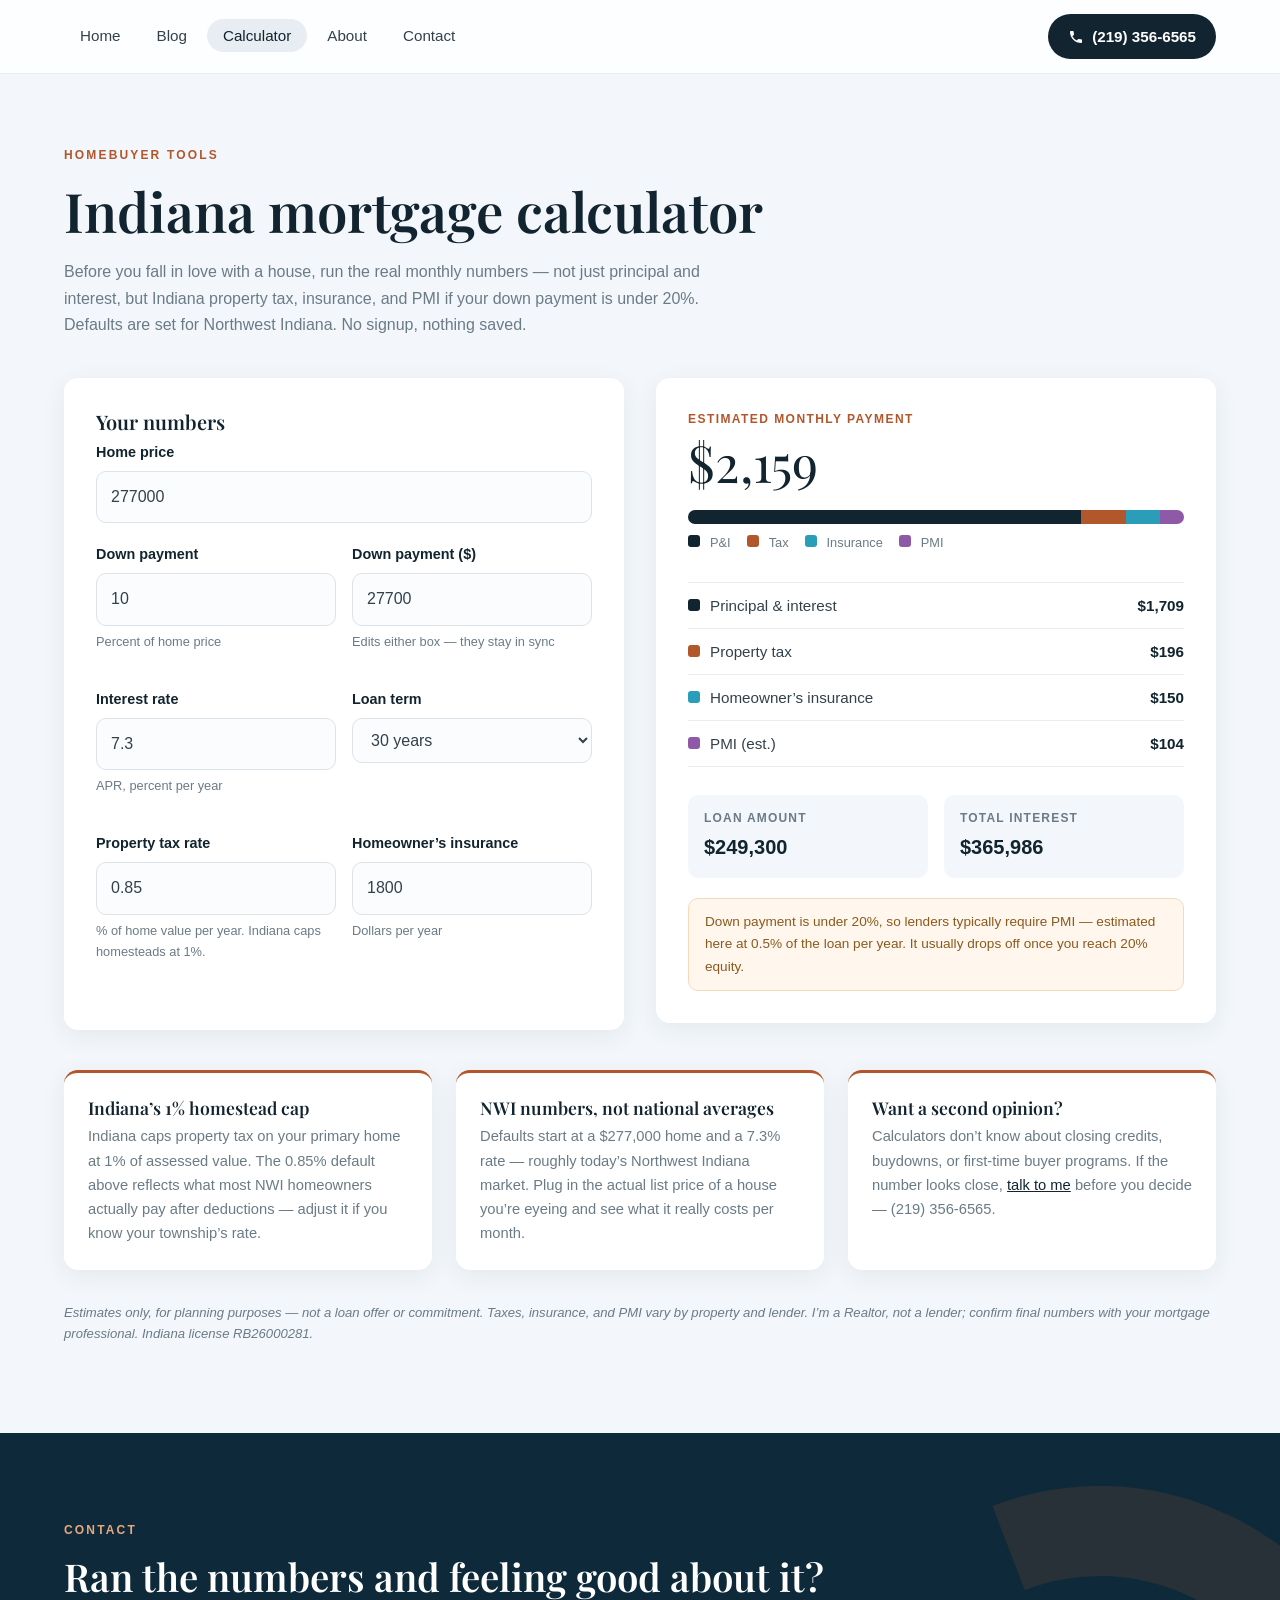
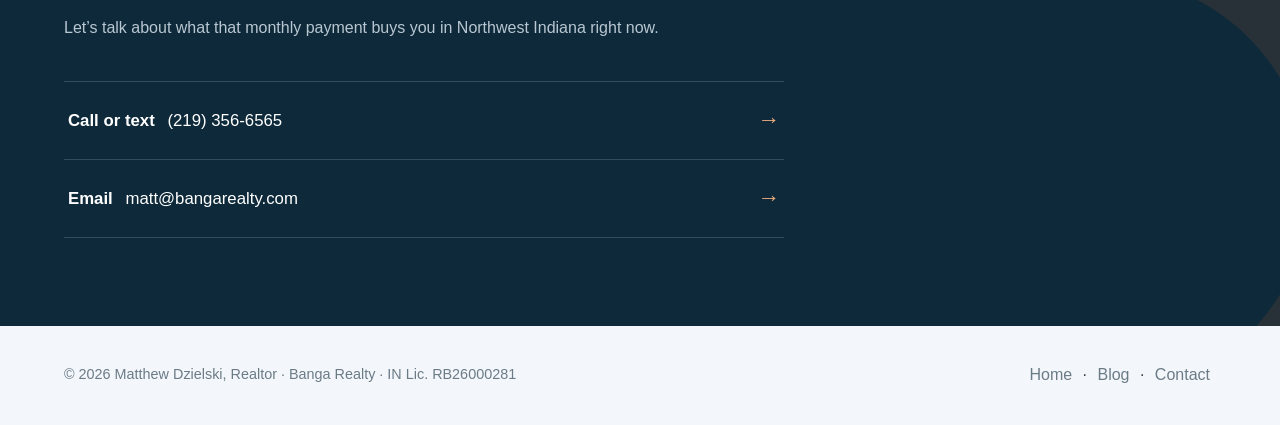
==== calculator.html @ 7d84c661 "Add Indiana mortgage calculator page (NWI defaults); link it in nav; add to sitemap" ====
<!DOCTYPE html>
<html lang="en-US">
<head>
  <meta charset="utf-8">
  <meta name="viewport" content="width=device-width, initial-scale=1">
  <meta name="theme-color" content="#243B5C">
  <title>Indiana Mortgage Calculator | Matt Dzielski, Northwest Indiana Realtor</title>
  <meta name="description" content="Free Indiana mortgage calculator with Northwest Indiana defaults — monthly payment with principal & interest, Indiana property tax (1% homestead cap), insurance, and PMI. By Matt Dzielski, Realtor with Banga Realty.">
  <link rel="canonical" href="https://matthew-dzielski.github.io/matthew-dzielski-blog/calculator.html">
  <link rel="icon" href="data:image/svg+xml,%3Csvg xmlns='http://www.w3.org/2000/svg' viewBox='0 0 64 64'%3E%3Crect width='64' height='64' rx='14' fill='%23243B5C'/%3E%3Cpath d='M32 13 13 29h7v19h9V35h6v13h9V29h7z' fill='%23ffffff'/%3E%3C/svg%3E">
  <meta property="og:type" content="website">
  <meta property="og:site_name" content="Matthew Dzielski | Northwest Indiana Realtor">
  <meta property="og:title" content="Indiana Mortgage Calculator | Matt Dzielski, Northwest Indiana Realtor">
  <meta property="og:description" content="Run the real monthly numbers on a Northwest Indiana home — P&I, Indiana property tax, insurance, and PMI. Free, no signup.">
  <meta property="og:url" content="https://matthew-dzielski.github.io/matthew-dzielski-blog/calculator.html">
  <meta name="twitter:card" content="summary">
  <meta name="twitter:title" content="Indiana Mortgage Calculator | Matt Dzielski, Northwest Indiana Realtor">
  <meta name="twitter:description" content="Run the real monthly numbers on a Northwest Indiana home — P&I, Indiana property tax, insurance, and PMI. Free, no signup.">
  <script type="application/ld+json">
  {
    "@context": "https://schema.org",
    "@type": "WebPage",
    "name": "Indiana Mortgage Calculator",
    "description": "Free Indiana mortgage calculator with Northwest Indiana defaults — monthly payment with principal & interest, Indiana property tax, insurance, and PMI.",
    "url": "https://matthew-dzielski.github.io/matthew-dzielski-blog/calculator.html",
    "inLanguage": "en-US",
    "author": {
      "@type": "RealEstateAgent",
      "name": "Matthew Dzielski, Realtor",
      "identifier": "Indiana Real Estate License RB26000281",
      "telephone": "+1-219-356-6565",
      "email": "matt@bangarealty.com",
      "brand": { "@type": "Brand", "name": "Banga Realty" },
      "areaServed": "Northwest Indiana, USA"
    }
  }
  </script>
  <link rel="preconnect" href="https://fonts.googleapis.com">
  <link rel="preconnect" href="https://fonts.gstatic.com" crossorigin>
  <link href="https://fonts.googleapis.com/css2?family=Playfair+Display:ital,wght@0,400;0,600;0,700;1,400&display=swap" rel="stylesheet">
  <link rel="stylesheet" href="styles.css">
  <style>
    .calc-grid {
      display: grid;
      grid-template-columns: 1fr 1fr;
      gap: 32px;
      align-items: start;
      margin-top: 2.5rem;
    }
    .calc-card {
      background: #fff;
      border-radius: var(--radius);
      box-shadow: 0 6px 24px rgba(18, 36, 47, 0.07);
      padding: 32px;
    }
    .calc-card h3 { margin-top: 0; }
    .field { margin-bottom: 1.25rem; }
    .field label {
      display: block;
      font-weight: 600;
      font-size: 0.9rem;
      color: var(--navy);
      margin-bottom: 0.4rem;
    }
    .field .hint {
      font-size: 0.8rem;
      color: var(--muted);
      margin-top: 0.3rem;
      font-weight: 400;
    }
    .field input[type="number"],
    .field select {
      width: 100%;
      font: inherit;
      padding: 12px 14px;
      border: 1px solid #DCE4EA;
      border-radius: 10px;
      color: var(--text);
      background: #FAFCFE;
    }
    .field input[type="number"]:focus,
    .field select:focus {
      outline: 2px solid var(--copper);
      border-color: var(--copper);
    }
    .input-row { display: grid; grid-template-columns: 1fr 1fr; gap: 16px; }
    .result-total {
      font-family: var(--serif);
      font-size: clamp(2.4rem, 4vw, 3.2rem);
      color: var(--navy);
      margin: 0.25rem 0 0.25rem;
      line-height: 1.1;
    }
    .result-label {
      text-transform: uppercase;
      letter-spacing: 0.12em;
      font-size: 0.75rem;
      font-weight: 700;
      color: var(--copper);
      margin: 0;
    }
    .breakdown { margin-top: 1.75rem; }
    .breakdown-row {
      display: flex;
      justify-content: space-between;
      align-items: center;
      padding: 10px 0;
      border-top: 1px solid #E7EDF2;
      font-size: 0.95rem;
    }
    .breakdown-row:last-child { border-bottom: 1px solid #E7EDF2; }
    .breakdown-row .amt { font-weight: 700; color: var(--navy); }
    .swatch {
      display: inline-block;
      width: 12px; height: 12px;
      border-radius: 3px;
      margin-right: 10px;
      vertical-align: baseline;
    }
    .bar {
      display: flex;
      height: 14px;
      border-radius: 999px;
      overflow: hidden;
      margin: 1.25rem 0 0.5rem;
      background: #EDF1F5;
    }
    .bar span { display: block; height: 100%; }
    .bar-legend {
      display: flex;
      flex-wrap: wrap;
      gap: 4px 16px;
      font-size: 0.8rem;
      color: var(--muted);
    }
    .stat-grid {
      display: grid;
      grid-template-columns: 1fr 1fr;
      gap: 16px;
      margin-top: 1.75rem;
    }
    .stat {
      background: #F3F7FB;
      border-radius: 10px;
      padding: 14px 16px;
    }
    .stat .k { font-size: 0.75rem; text-transform: uppercase; letter-spacing: 0.1em; color: var(--muted); font-weight: 700; }
    .stat .v { font-size: 1.25rem; font-weight: 700; color: var(--navy); margin-top: 2px; }
    .pmi-note {
      background: #FFF7ED;
      border: 1px solid #F5D9B8;
      border-radius: 10px;
      padding: 12px 16px;
      font-size: 0.85rem;
      color: #8A5A1E;
      margin-top: 1.25rem;
    }
    .in-notes {
      display: grid;
      grid-template-columns: repeat(3, 1fr);
      gap: 24px;
      margin-top: 2.5rem;
    }
    .in-note {
      background: #fff;
      border-radius: var(--radius);
      padding: 24px;
      box-shadow: 0 6px 24px rgba(18, 36, 47, 0.07);
      border-top: 3px solid var(--copper);
    }
    .in-note h3 { margin-top: 0; font-size: 1.1rem; }
    .in-note p { font-size: 0.92rem; color: var(--muted); margin-bottom: 0; }
    .disclaimer { font-size: 0.82rem; color: var(--muted); font-style: italic; margin-top: 2rem; }
    @media (max-width: 960px) {
      .calc-grid { grid-template-columns: 1fr; }
      .in-notes { grid-template-columns: 1fr; max-width: 560px; margin-left: auto; margin-right: auto; }
    }
  </style>
</head>
<body>

  <header class="site-header">
    <nav class="nav container" aria-label="Primary">
      <ul class="nav-links">
        <li><a href="index.html" class="nav-link">Home</a></li>
        <li><a href="index.html#blog" class="nav-link">Blog</a></li>
        <li><a href="calculator.html" class="nav-link active">Calculator</a></li>
        <li><a href="index.html#about" class="nav-link">About</a></li>
        <li><a href="index.html#contact" class="nav-link">Contact</a></li>
      </ul>
      <a class="phone-btn" href="tel:12193566565" aria-label="Call Matt at (219) 356-6565">
        <svg class="phone-icon" viewBox="0 0 24 24" width="16" height="16" aria-hidden="true" fill="currentColor"><path d="M6.62 10.79a15.05 15.05 0 006.59 6.59l2.2-2.2a1 1 0 011.02-.24 11.4 11.4 0 003.57.57 1 1 0 011 1V20a1 1 0 01-1 1A17 17 0 013 4a1 1 0 011-1h3.5a1 1 0 011 1c0 1.25.2 2.45.57 3.57a1 1 0 01-.25 1.02l-2.2 2.2z"/></svg>
        (219) 356-6565
      </a>
    </nav>
  </header>

  <main>
    <section class="container" style="padding-top:72px; padding-bottom:72px;">
      <p class="eyebrow">Homebuyer tools</p>
      <h1>Indiana mortgage calculator</h1>
      <p class="section-intro" style="margin-left:0; margin-bottom:0;">Before you fall in love with a house, run the real monthly numbers — not just principal and interest, but Indiana property tax, insurance, and PMI if your down payment is under 20%. Defaults are set for Northwest Indiana. No signup, nothing saved.</p>

      <div class="calc-grid">
        <div class="calc-card" aria-label="Calculator inputs">
          <h3>Your numbers</h3>
          <div class="field">
            <label for="in-price">Home price</label>
            <input type="number" id="in-price" value="277000" min="10000" step="1000" inputmode="numeric">
          </div>
          <div class="input-row">
            <div class="field">
              <label for="in-downpct">Down payment</label>
              <input type="number" id="in-downpct" value="10" min="0" max="100" step="0.5" inputmode="decimal">
              <p class="hint">Percent of home price</p>
            </div>
            <div class="field">
              <label for="in-downamt">Down payment ($)</label>
              <input type="number" id="in-downamt" value="27700" min="0" step="500" inputmode="numeric">
              <p class="hint">Edits either box — they stay in sync</p>
            </div>
          </div>
          <div class="input-row">
            <div class="field">
              <label for="in-rate">Interest rate</label>
              <input type="number" id="in-rate" value="7.3" min="0" max="20" step="0.05" inputmode="decimal">
              <p class="hint">APR, percent per year</p>
            </div>
            <div class="field">
              <label for="in-term">Loan term</label>
              <select id="in-term">
                <option value="30" selected>30 years</option>
                <option value="20">20 years</option>
                <option value="15">15 years</option>
              </select>
            </div>
          </div>
          <div class="input-row">
            <div class="field">
              <label for="in-tax">Property tax rate</label>
              <input type="number" id="in-tax" value="0.85" min="0" max="5" step="0.05" inputmode="decimal">
              <p class="hint">% of home value per year. Indiana caps homesteads at 1%.</p>
            </div>
            <div class="field">
              <label for="in-ins">Homeowner&rsquo;s insurance</label>
              <input type="number" id="in-ins" value="1800" min="0" step="50" inputmode="numeric">
              <p class="hint">Dollars per year</p>
            </div>
          </div>
        </div>

        <div class="calc-card" aria-label="Calculator results" aria-live="polite">
          <p class="result-label">Estimated monthly payment</p>
          <p class="result-total" id="out-total">$0</p>
          <div class="bar" aria-hidden="true">
            <span id="bar-pi" style="background:#12242F"></span>
            <span id="bar-tax" style="background:#B2572B"></span>
            <span id="bar-ins" style="background:#2A9DB8"></span>
            <span id="bar-pmi" style="background:#8E5AA8"></span>
          </div>
          <div class="bar-legend">
            <span><span class="swatch" style="background:#12242F"></span>P&amp;I</span>
            <span><span class="swatch" style="background:#B2572B"></span>Tax</span>
            <span><span class="swatch" style="background:#2A9DB8"></span>Insurance</span>
            <span id="legend-pmi"><span class="swatch" style="background:#8E5AA8"></span>PMI</span>
          </div>
          <div class="breakdown">
            <div class="breakdown-row"><span><span class="swatch" style="background:#12242F"></span>Principal &amp; interest</span><span class="amt" id="out-pi">$0</span></div>
            <div class="breakdown-row"><span><span class="swatch" style="background:#B2572B"></span>Property tax</span><span class="amt" id="out-tax">$0</span></div>
            <div class="breakdown-row"><span><span class="swatch" style="background:#2A9DB8"></span>Homeowner&rsquo;s insurance</span><span class="amt" id="out-ins">$0</span></div>
            <div class="breakdown-row" id="row-pmi"><span><span class="swatch" style="background:#8E5AA8"></span>PMI (est.)</span><span class="amt" id="out-pmi">$0</span></div>
          </div>
          <div class="stat-grid">
            <div class="stat"><div class="k">Loan amount</div><div class="v" id="out-loan">$0</div></div>
            <div class="stat"><div class="k">Total interest</div><div class="v" id="out-interest">$0</div></div>
          </div>
          <div class="pmi-note" id="pmi-note" hidden>Down payment is under 20%, so lenders typically require PMI — estimated here at 0.5% of the loan per year. It usually drops off once you reach 20% equity.</div>
        </div>
      </div>

      <div class="in-notes">
        <div class="in-note">
          <h3>Indiana&rsquo;s 1% homestead cap</h3>
          <p>Indiana caps property tax on your primary home at 1% of assessed value. The 0.85% default above reflects what most NWI homeowners actually pay after deductions — adjust it if you know your township&rsquo;s rate.</p>
        </div>
        <div class="in-note">
          <h3>NWI numbers, not national averages</h3>
          <p>Defaults start at a $277,000 home and a 7.3% rate — roughly today&rsquo;s Northwest Indiana market. Plug in the actual list price of a house you&rsquo;re eyeing and see what it really costs per month.</p>
        </div>
        <div class="in-note">
          <h3>Want a second opinion?</h3>
          <p>Calculators don&rsquo;t know about closing credits, buydowns, or first-time buyer programs. If the number looks close, <a href="index.html#contact">talk to me</a> before you decide — (219) 356-6565.</p>
        </div>
      </div>

      <p class="disclaimer">Estimates only, for planning purposes — not a loan offer or commitment. Taxes, insurance, and PMI vary by property and lender. I&rsquo;m a Realtor, not a lender; confirm final numbers with your mortgage professional. Indiana license RB26000281.</p>
    </section>

    <section class="contact-band">
      <div class="container">
        <p class="eyebrow light">Contact</p>
        <h2 class="light">Ran the numbers and feeling good about it?</h2>
        <p class="contact-intro">Let&rsquo;s talk about what that monthly payment buys you in Northwest Indiana right now.</p>
        <div class="contact-rows">
          <a class="contact-row" href="tel:12193566565"><span><strong>Call or text</strong> (219) 356-6565</span><span class="tile-arrow">&rarr;</span></a>
          <a class="contact-row" href="mailto:matt@bangarealty.com"><span><strong>Email</strong> matt@bangarealty.com</span><span class="tile-arrow">&rarr;</span></a>
        </div>
      </div>
    </section>
  </main>

  <footer class="site-footer">
    <div class="container footer-inner">
      <p>&copy; 2026 Matthew Dzielski, Realtor &middot; Banga Realty &middot; IN Lic. RB26000281</p>
      <div class="footer-links">
        <a href="index.html">Home</a> &middot;
        <a href="index.html#blog">Blog</a> &middot;
        <a href="index.html#contact">Contact</a>
      </div>
    </div>
  </footer>

  <script>
  (function () {
    var $ = function (id) { return document.getElementById(id); };
    var price = $('in-price'), downPct = $('in-downpct'), downAmt = $('in-downamt'),
        rate = $('in-rate'), term = $('in-term'), tax = $('in-tax'), ins = $('in-ins');

    function num(el, fallback) {
      var v = parseFloat(el.value);
      return isFinite(v) && v >= 0 ? v : fallback;
    }
    function money(n) {
      return '$' + Math.round(n).toLocaleString('en-US');
    }

    function calc() {
      var p = num(price, 277000);
      var dp = num(downPct, 10);
      if (dp > 100) dp = 100;
      var down = p * dp / 100;
      // keep the dollar box in sync (unless the user is editing it)
      if (document.activeElement !== downAmt) downAmt.value = Math.round(down);

      var loan = Math.max(p - down, 0);
      var r = num(rate, 7.3) / 100 / 12;
      var n = parseInt(term.value, 10) * 12;
      var pi = 0;
      if (loan > 0 && n > 0) {
        pi = r > 0 ? loan * r * Math.pow(1 + r, n) / (Math.pow(1 + r, n) - 1) : loan / n;
      }
      var taxMo = p * num(tax, 0.85) / 100 / 12;
      var insMo = num(ins, 1800) / 12;
      var pmiMo = 0, hasPmi = dp < 20 && loan > 0;
      if (hasPmi) pmiMo = loan * 0.005 / 12;

      var total = pi + taxMo + insMo + pmiMo;
      var totalInterest = pi * n - loan;

      $('out-total').textContent = money(total);
      $('out-pi').textContent = money(pi);
      $('out-tax').textContent = money(taxMo);
      $('out-ins').textContent = money(insMo);
      $('out-pmi').textContent = money(pmiMo);
      $('out-loan').textContent = money(loan);
      $('out-interest').textContent = money(Math.max(totalInterest, 0));

      $('row-pmi').style.display = hasPmi ? '' : 'none';
      $('legend-pmi').style.display = hasPmi ? '' : 'none';
      $('pmi-note').hidden = !hasPmi;

      var t = total > 0 ? total : 1;
      $('bar-pi').style.width = (pi / t * 100) + '%';
      $('bar-tax').style.width = (taxMo / t * 100) + '%';
      $('bar-ins').style.width = (insMo / t * 100) + '%';
      $('bar-pmi').style.width = (pmiMo / t * 100) + '%';
    }

    // editing the dollar down-payment box back-fills the percent box
    downAmt.addEventListener('input', function () {
      var p = num(price, 277000);
      var d = num(downAmt, 0);
      if (p > 0) downPct.value = (d / p * 100).toFixed(1);
      calc();
    });

    [price, downPct, rate, term, tax, ins].forEach(function (el) {
      el.addEventListener('input', calc);
      el.addEventListener('change', calc);
    });

    calc();
  })();
  </script>
</body>
</html>
---- styles.css ----
/* Matthew Dzielski — Northwest Indiana Realtor blog */

:root {
  --bg: #F3F7FB;
  --navy: #12242F;
  --navy-deep: #0E2A3A;
  --copper: #B2572B;
  --text: #33414B;
  --muted: #6B7B86;
  --card: #ffffff;
  --radius: 14px;
  --serif: "Playfair Display", Georgia, "Times New Roman", serif;
  --sans: -apple-system, BlinkMacSystemFont, "Segoe UI", Inter, Roboto, Helvetica, Arial, sans-serif;
}

* { box-sizing: border-box; }

html { scroll-behavior: smooth; }

body {
  margin: 0;
  font-family: var(--sans);
  color: var(--text);
  background: var(--bg);
  line-height: 1.65;
  -webkit-font-smoothing: antialiased;
}

h1, h2, h3, .serif {
  font-family: var(--serif);
  color: var(--navy);
  font-weight: 600;
  line-height: 1.2;
}

h1 { font-size: clamp(2.2rem, 4.5vw, 3.4rem); margin: 0 0 1rem; }
h2 { font-size: clamp(1.7rem, 3vw, 2.4rem); margin: 0 0 1rem; }
h3 { font-size: 1.25rem; margin: 1.6rem 0 0.4rem; }

p { margin: 0 0 1rem; }

a { color: var(--navy); }

.container {
  max-width: 1200px;
  margin: 0 auto;
  padding: 0 24px;
}

.centered { text-align: center; }

.eyebrow {
  text-transform: uppercase;
  letter-spacing: 0.18em;
  font-size: 0.75rem;
  font-weight: 700;
  color: var(--copper);
  margin: 0 0 0.75rem;
}

.eyebrow.light { color: #E8A87C; }
.light { color: #fff; }

section { padding: 88px 0; }

.section-intro {
  max-width: 640px;
  margin: 0 auto 3rem;
  color: var(--muted);
}

/* ---------- Header ---------- */
.site-header {
  position: sticky;
  top: 0;
  z-index: 50;
  background: rgba(255, 255, 255, 0.82);
  -webkit-backdrop-filter: blur(12px);
  backdrop-filter: blur(12px);
  border-bottom: 1px solid rgba(18, 36, 47, 0.08);
}

.nav {
  display: flex;
  align-items: center;
  justify-content: space-between;
  padding-top: 14px;
  padding-bottom: 14px;
}

.nav-links {
  display: flex;
  gap: 4px;
  list-style: none;
  margin: 0;
  padding: 0;
}

.nav-link {
  text-decoration: none;
  color: var(--text);
  font-weight: 500;
  font-size: 0.95rem;
  padding: 8px 16px;
  border-radius: 999px;
  transition: background 0.2s, color 0.2s;
}

.nav-link:hover { color: var(--navy); }
.nav-link.active { background: #E7EDF2; color: var(--navy); }

.phone-btn {
  display: inline-flex;
  align-items: center;
  gap: 8px;
  background: var(--navy);
  color: #fff;
  text-decoration: none;
  font-weight: 600;
  font-size: 0.95rem;
  padding: 10px 20px;
  border-radius: 999px;
  transition: background 0.2s;
  white-space: nowrap;
}

.phone-btn:hover { background: var(--navy-deep); }
.phone-icon { flex: none; }

/* ---------- Hero ---------- */
.hero {
  display: grid;
  grid-template-columns: 1.05fr 0.95fr;
  gap: 56px;
  align-items: center;
  padding-top: 72px;
  padding-bottom: 72px;
}

.hero-intro {
  display: flex;
  gap: 20px;
  align-items: flex-start;
  margin: 1.25rem 0 1.75rem;
}

.headshot-circle {
  width: 112px;
  height: 112px;
  border-radius: 50%;
  overflow: hidden;
  flex: none;
  display: flex;
  align-items: center;
  justify-content: center;
  background: #e8e2d8;
  box-shadow: 0 6px 20px rgba(18, 36, 47, 0.15);
}
.headshot-circle img {
  width: 84%;
  height: 84%;
  border-radius: 50%;
  object-fit: cover;
  object-position: 50% 8%;
}

.hero-intro p { margin-bottom: 0.9rem; }

.btn {
  display: inline-block;
  text-decoration: none;
  font-weight: 600;
  padding: 14px 30px;
  border-radius: 999px;
  transition: background 0.2s, transform 0.15s;
}

.btn-navy { background: var(--navy); color: #fff; }
.btn-navy:hover { background: var(--navy-deep); transform: translateY(-1px); }

.hero-photo {
  position: relative;
  border-radius: var(--radius);
  min-height: 440px;
  overflow: hidden;
  /* Warm dusk gradient suggesting a home at dusk */
  background:
    radial-gradient(ellipse 60% 45% at 30% 62%, rgba(255, 190, 110, 0.85), rgba(255, 190, 110, 0) 70%),
    radial-gradient(ellipse 45% 35% at 72% 58%, rgba(255, 170, 95, 0.7), rgba(255, 170, 95, 0) 70%),
    linear-gradient(180deg, #2B4A63 0%, #4A5E75 34%, #8A6A58 62%, #3A2E33 100%);
  box-shadow: 0 18px 50px rgba(18, 36, 47, 0.18);
}

/* Silhouette suggestion of rooftops along the bottom */
.hero-photo::before {
  content: "";
  position: absolute;
  left: 0; right: 0; bottom: 0;
  height: 46%;
  background:
    linear-gradient(180deg, transparent 0%, rgba(20, 24, 30, 0.55) 100%),
    repeating-linear-gradient(90deg, rgba(16, 20, 26, 0.9) 0 90px, transparent 90px 150px);
  -webkit-mask-image: linear-gradient(180deg, transparent 30%, #000 75%);
  mask-image: linear-gradient(180deg, transparent 30%, #000 75%);
}

.hero-overlay-card {
  position: absolute;
  left: 24px;
  right: 24px;
  bottom: 24px;
  background: rgba(255, 255, 255, 0.96);
  border-radius: 12px;
  padding: 18px 22px;
  box-shadow: 0 8px 24px rgba(18, 36, 47, 0.18);
}

.hero-overlay-card p { margin: 0; font-size: 0.95rem; color: var(--navy); }
.hero-caption { color: var(--muted); font-size: 0.8rem; margin-top: 6px; }

/* ---------- Blog cards ---------- */
.blog-section { background: #fff; }

.card-grid {
  display: grid;
  grid-template-columns: repeat(3, 1fr);
  gap: 28px;
}

.card {
  background: var(--card);
  border-radius: var(--radius);
  border-top: 3px solid var(--tag-color);
  box-shadow: 0 6px 24px rgba(18, 36, 47, 0.07);
  padding: 28px;
  display: flex;
  flex-direction: column;
}

.card-tag {
  text-transform: uppercase;
  letter-spacing: 0.12em;
  font-size: 0.72rem;
  font-weight: 700;
  color: var(--tag-color, var(--copper));
  margin: 0 0 0.6rem;
}

.card h3 { margin: 0 0 1rem; font-size: 1.35rem; }

.card hr {
  border: none;
  border-top: 1px solid #E7EDF2;
  margin: 0 0 1rem;
}

.read-time {
  text-transform: uppercase;
  letter-spacing: 0.1em;
  font-size: 0.72rem;
  color: var(--muted);
  margin: 0 0 1rem;
}

.read-link {
  margin-top: auto;
  align-self: flex-start;
  background: none;
  border: none;
  padding: 0;
  font: inherit;
  font-weight: 600;
  color: var(--navy);
  cursor: pointer;
  border-bottom: 2px solid var(--copper);
  padding-bottom: 2px;
}

.read-link:hover { color: var(--copper); }

/* ---------- Dialog ---------- */
.dialog-backdrop {
  position: fixed;
  inset: 0;
  z-index: 100;
  background: rgba(14, 42, 58, 0.55);
  display: flex;
  align-items: flex-start;
  justify-content: center;
  padding: 48px 20px;
  overflow-y: auto;
}

.dialog-backdrop[hidden] { display: none; }

.dialog {
  position: relative;
  background: #fff;
  border-radius: 18px;
  max-width: 720px;
  width: 100%;
  padding: 48px 52px;
  box-shadow: 0 24px 80px rgba(0, 0, 0, 0.3);
}

.dialog-close {
  position: absolute;
  top: 16px;
  right: 20px;
  background: none;
  border: none;
  font-size: 2rem;
  line-height: 1;
  color: var(--muted);
  cursor: pointer;
}

.dialog-close:hover { color: var(--navy); }

.dialog-title { margin: 0 0 1.25rem; font-size: 1.9rem; }

.dialog-body p { margin-bottom: 1rem; }
.dialog-body h3 { margin-top: 1.75rem; }

.signoff { margin-top: 2rem; font-weight: 600; color: var(--navy); }
.fine-print { font-size: 0.85rem; color: var(--muted); font-style: italic; }

/* ---------- About ---------- */
.about-grid {
  display: grid;
  grid-template-columns: 0.9fr 1.1fr;
  gap: 56px;
  align-items: start;
}

.about-photo img {
  width: 100%;
  height: auto;
  border-radius: var(--radius);
  box-shadow: 0 18px 50px rgba(18, 36, 47, 0.14);
  display: block;
}

.about-list {
  list-style: none;
  margin: 2rem 0 0;
  padding: 0;
}

.about-list li {
  display: flex;
  gap: 20px;
  padding: 20px 0;
  border-top: 1px solid #DCE4EA;
}

.about-list li:last-child { border-bottom: 1px solid #DCE4EA; }

.about-num {
  font-family: var(--serif);
  font-size: 1.6rem;
  color: var(--copper);
  flex: none;
  line-height: 1.3;
}

/* ---------- Follow ---------- */
.follow-section { background: #fff; }

.tile-row {
  display: grid;
  grid-template-columns: repeat(3, 1fr);
  gap: 24px;
  max-width: 900px;
  margin: 0 auto;
  text-align: left;
}

.tile {
  background: var(--card);
  border: 1px solid #E7EDF2;
  border-radius: var(--radius);
  padding: 26px;
  text-decoration: none;
  display: grid;
  grid-template-columns: 1fr auto;
  grid-template-rows: auto auto;
  gap: 4px 12px;
  box-shadow: 0 6px 24px rgba(18, 36, 47, 0.06);
  transition: transform 0.15s, box-shadow 0.2s;
}

.tile:hover {
  transform: translateY(-2px);
  box-shadow: 0 12px 32px rgba(18, 36, 47, 0.12);
}

.tile-label { font-weight: 700; color: var(--navy); font-size: 1.05rem; }
.tile-sub { color: var(--muted); font-size: 0.9rem; grid-column: 1; }
.tile-arrow {
  grid-row: 1 / 3;
  grid-column: 2;
  align-self: center;
  font-size: 1.4rem;
  color: var(--copper);
}

/* ---------- Contact band ---------- */
.contact-band {
  background: var(--navy-deep);
  color: #EAF0F5;
  position: relative;
  overflow: hidden;
}

.contact-band::after {
  content: "";
  position: absolute;
  right: -120px;
  bottom: -160px;
  width: 420px;
  height: 420px;
  border: 90px solid rgba(178, 87, 43, 0.16);
  border-radius: 50%;
  border-left-color: transparent;
  border-bottom-color: transparent;
  transform: rotate(24deg);
  pointer-events: none;
}

.contact-intro { max-width: 640px; color: #B9C7D2; }

.contact-rows { margin-top: 2.5rem; max-width: 720px; }

.contact-row {
  display: flex;
  align-items: center;
  justify-content: space-between;
  padding: 20px 4px;
  border-top: 1px solid rgba(255, 255, 255, 0.16);
  color: #fff;
  text-decoration: none;
  font-size: 1.05rem;
  transition: padding-left 0.2s;
}

.contact-row:last-child { border-bottom: 1px solid rgba(255, 255, 255, 0.16); }
.contact-row:hover { padding-left: 12px; }
.contact-row strong { margin-right: 8px; }
.contact-row .tile-arrow { color: #E8A87C; }

/* ---------- Footer ---------- */
.site-footer { padding: 36px 0; }

.footer-inner {
  display: flex;
  justify-content: space-between;
  align-items: center;
  flex-wrap: wrap;
  gap: 12px;
}

.footer-inner p { margin: 0; font-size: 0.9rem; color: var(--muted); }

.footer-links a {
  color: var(--muted);
  text-decoration: none;
  margin: 0 6px;
}

.footer-links a:hover { color: var(--navy); }

/* ---------- Responsive ---------- */
@media (max-width: 960px) {
  .hero { grid-template-columns: 1fr; gap: 40px; }
  .hero-photo { min-height: 320px; }
  .card-grid { grid-template-columns: 1fr; max-width: 560px; margin: 0 auto; }
  .about-grid { grid-template-columns: 1fr; }
  .about-photo { max-width: 420px; }
  .tile-row { grid-template-columns: 1fr; max-width: 480px; }
}

@media (max-width: 640px) {
  section { padding: 60px 0; }
  .nav-links { gap: 0; }
  .nav-link { padding: 8px 10px; font-size: 0.85rem; }
  .phone-btn { font-size: 0.8rem; padding: 8px 14px; }
  .phone-btn .phone-icon { display: none; }
  .dialog { padding: 36px 24px; }
  .hero-intro { flex-direction: column; }
}
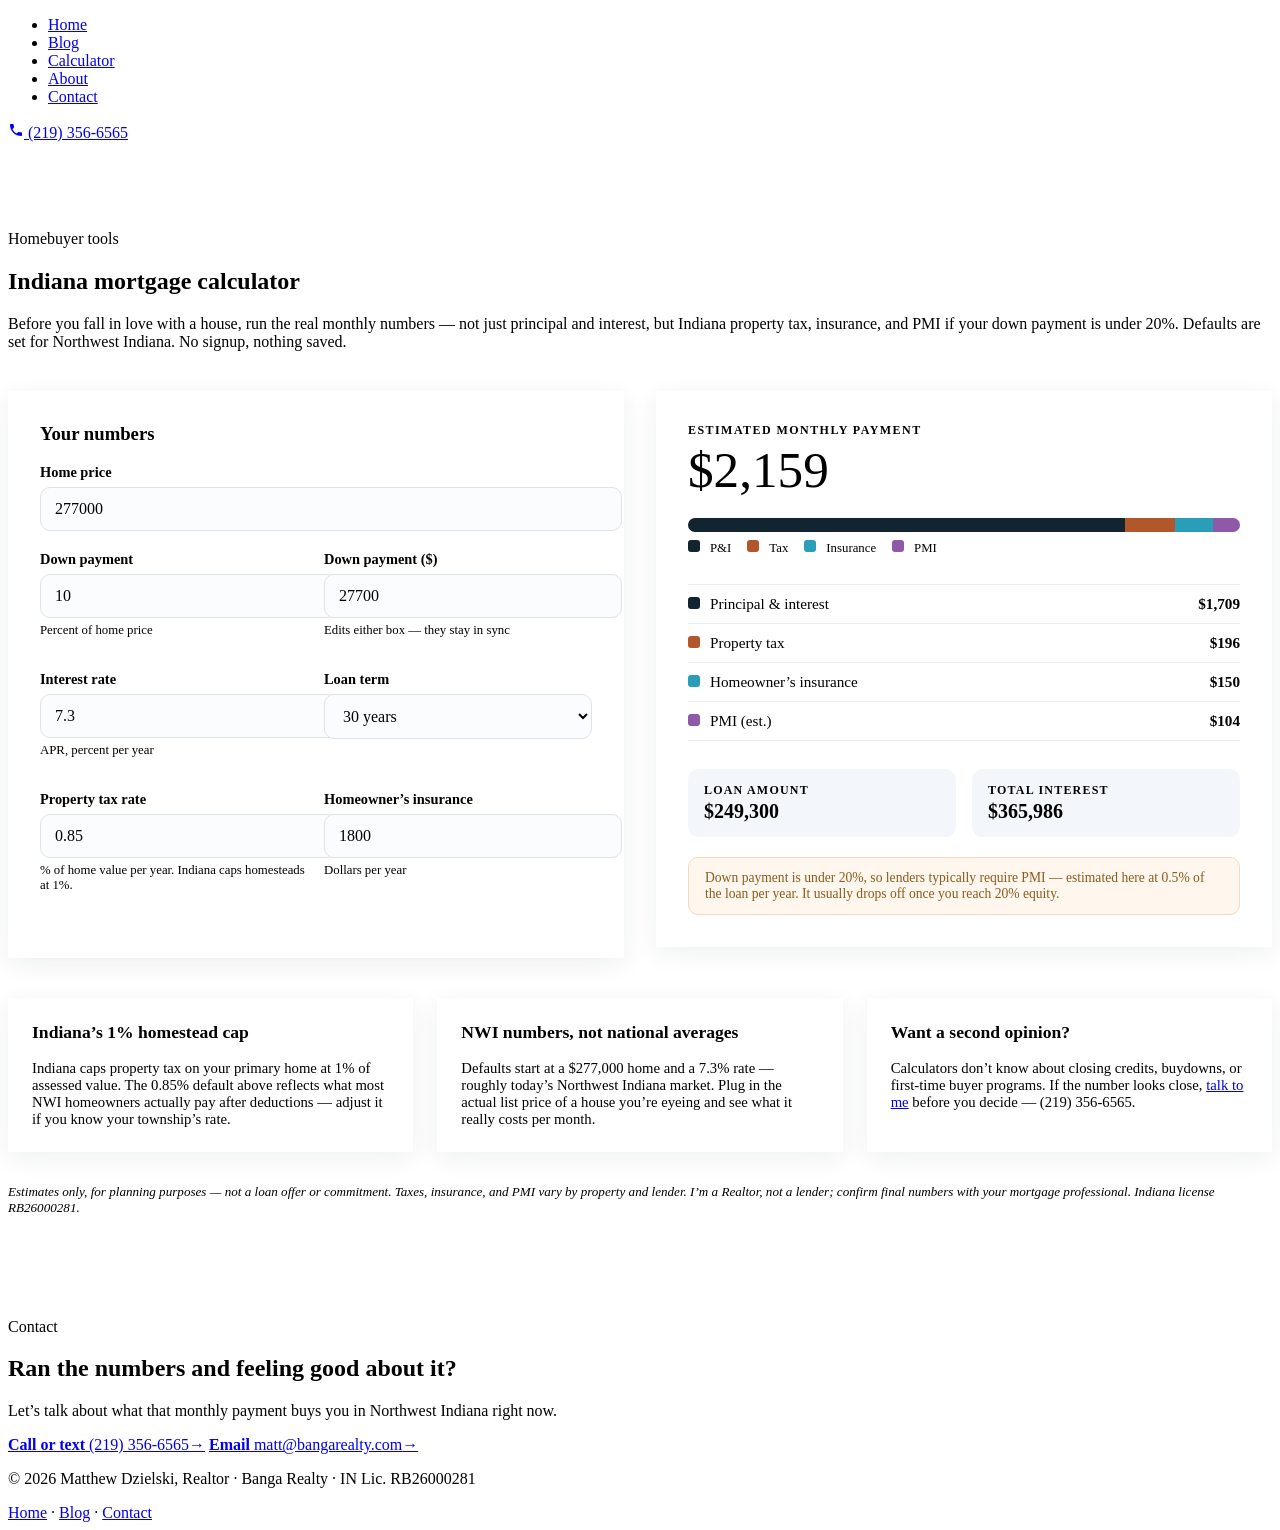
==== commit f21fcca3: "Add Google Analytics 4 tracking (G-08TRB13W7Y)" ====
--- a/calculator.html
+++ b/calculator.html
@@ -1,6 +1,15 @@
 <!DOCTYPE html>
 <html lang="en-US">
 <head>
+  <!-- Google tag (gtag.js) -->
+  <script async src="https://www.googletagmanager.com/gtag/js?id=G-08TRB13W7Y"></script>
+  <script>
+    window.dataLayer = window.dataLayer || [];
+    function gtag(){dataLayer.push(arguments);}
+    gtag('js', new Date());
+
+    gtag('config', 'G-08TRB13W7Y');
+  </script>
   <meta charset="utf-8">
   <meta name="viewport" content="width=device-width, initial-scale=1">
   <meta name="theme-color" content="#243B5C">
--- a/styles.css
+++ b/styles.css
@@ -1,491 +1 @@
-/* Matthew Dzielski — Northwest Indiana Realtor blog */
-
-:root {
-  --bg: #F3F7FB;
-  --navy: #12242F;
-  --navy-deep: #0E2A3A;
-  --copper: #B2572B;
-  --text: #33414B;
-  --muted: #6B7B86;
-  --card: #ffffff;
-  --radius: 14px;
-  --serif: "Playfair Display", Georgia, "Times New Roman", serif;
-  --sans: -apple-system, BlinkMacSystemFont, "Segoe UI", Inter, Roboto, Helvetica, Arial, sans-serif;
-}
-
-* { box-sizing: border-box; }
-
-html { scroll-behavior: smooth; }
-
-body {
-  margin: 0;
-  font-family: var(--sans);
-  color: var(--text);
-  background: var(--bg);
-  line-height: 1.65;
-  -webkit-font-smoothing: antialiased;
-}
-
-h1, h2, h3, .serif {
-  font-family: var(--serif);
-  color: var(--navy);
-  font-weight: 600;
-  line-height: 1.2;
-}
-
-h1 { font-size: clamp(2.2rem, 4.5vw, 3.4rem); margin: 0 0 1rem; }
-h2 { font-size: clamp(1.7rem, 3vw, 2.4rem); margin: 0 0 1rem; }
-h3 { font-size: 1.25rem; margin: 1.6rem 0 0.4rem; }
-
-p { margin: 0 0 1rem; }
-
-a { color: var(--navy); }
-
-.container {
-  max-width: 1200px;
-  margin: 0 auto;
-  padding: 0 24px;
-}
-
-.centered { text-align: center; }
-
-.eyebrow {
-  text-transform: uppercase;
-  letter-spacing: 0.18em;
-  font-size: 0.75rem;
-  font-weight: 700;
-  color: var(--copper);
-  margin: 0 0 0.75rem;
-}
-
-.eyebrow.light { color: #E8A87C; }
-.light { color: #fff; }
-
-section { padding: 88px 0; }
-
-.section-intro {
-  max-width: 640px;
-  margin: 0 auto 3rem;
-  color: var(--muted);
-}
-
-/* ---------- Header ---------- */
-.site-header {
-  position: sticky;
-  top: 0;
-  z-index: 50;
-  background: rgba(255, 255, 255, 0.82);
-  -webkit-backdrop-filter: blur(12px);
-  backdrop-filter: blur(12px);
-  border-bottom: 1px solid rgba(18, 36, 47, 0.08);
-}
-
-.nav {
-  display: flex;
-  align-items: center;
-  justify-content: space-between;
-  padding-top: 14px;
-  padding-bottom: 14px;
-}
-
-.nav-links {
-  display: flex;
-  gap: 4px;
-  list-style: none;
-  margin: 0;
-  padding: 0;
-}
-
-.nav-link {
-  text-decoration: none;
-  color: var(--text);
-  font-weight: 500;
-  font-size: 0.95rem;
-  padding: 8px 16px;
-  border-radius: 999px;
-  transition: background 0.2s, color 0.2s;
-}
-
-.nav-link:hover { color: var(--navy); }
-.nav-link.active { background: #E7EDF2; color: var(--navy); }
-
-.phone-btn {
-  display: inline-flex;
-  align-items: center;
-  gap: 8px;
-  background: var(--navy);
-  color: #fff;
-  text-decoration: none;
-  font-weight: 600;
-  font-size: 0.95rem;
-  padding: 10px 20px;
-  border-radius: 999px;
-  transition: background 0.2s;
-  white-space: nowrap;
-}
-
-.phone-btn:hover { background: var(--navy-deep); }
-.phone-icon { flex: none; }
-
-/* ---------- Hero ---------- */
-.hero {
-  display: grid;
-  grid-template-columns: 1.05fr 0.95fr;
-  gap: 56px;
-  align-items: center;
-  padding-top: 72px;
-  padding-bottom: 72px;
-}
-
-.hero-intro {
-  display: flex;
-  gap: 20px;
-  align-items: flex-start;
-  margin: 1.25rem 0 1.75rem;
-}
-
-.headshot-circle {
-  width: 112px;
-  height: 112px;
-  border-radius: 50%;
-  overflow: hidden;
-  flex: none;
-  display: flex;
-  align-items: center;
-  justify-content: center;
-  background: #e8e2d8;
-  box-shadow: 0 6px 20px rgba(18, 36, 47, 0.15);
-}
-.headshot-circle img {
-  width: 84%;
-  height: 84%;
-  border-radius: 50%;
-  object-fit: cover;
-  object-position: 50% 8%;
-}
-
-.hero-intro p { margin-bottom: 0.9rem; }
-
-.btn {
-  display: inline-block;
-  text-decoration: none;
-  font-weight: 600;
-  padding: 14px 30px;
-  border-radius: 999px;
-  transition: background 0.2s, transform 0.15s;
-}
-
-.btn-navy { background: var(--navy); color: #fff; }
-.btn-navy:hover { background: var(--navy-deep); transform: translateY(-1px); }
-
-.hero-photo {
-  position: relative;
-  border-radius: var(--radius);
-  min-height: 440px;
-  overflow: hidden;
-  /* Warm dusk gradient suggesting a home at dusk */
-  background:
-    radial-gradient(ellipse 60% 45% at 30% 62%, rgba(255, 190, 110, 0.85), rgba(255, 190, 110, 0) 70%),
-    radial-gradient(ellipse 45% 35% at 72% 58%, rgba(255, 170, 95, 0.7), rgba(255, 170, 95, 0) 70%),
-    linear-gradient(180deg, #2B4A63 0%, #4A5E75 34%, #8A6A58 62%, #3A2E33 100%);
-  box-shadow: 0 18px 50px rgba(18, 36, 47, 0.18);
-}
-
-/* Silhouette suggestion of rooftops along the bottom */
-.hero-photo::before {
-  content: "";
-  position: absolute;
-  left: 0; right: 0; bottom: 0;
-  height: 46%;
-  background:
-    linear-gradient(180deg, transparent 0%, rgba(20, 24, 30, 0.55) 100%),
-    repeating-linear-gradient(90deg, rgba(16, 20, 26, 0.9) 0 90px, transparent 90px 150px);
-  -webkit-mask-image: linear-gradient(180deg, transparent 30%, #000 75%);
-  mask-image: linear-gradient(180deg, transparent 30%, #000 75%);
-}
-
-.hero-overlay-card {
-  position: absolute;
-  left: 24px;
-  right: 24px;
-  bottom: 24px;
-  background: rgba(255, 255, 255, 0.96);
-  border-radius: 12px;
-  padding: 18px 22px;
-  box-shadow: 0 8px 24px rgba(18, 36, 47, 0.18);
-}
-
-.hero-overlay-card p { margin: 0; font-size: 0.95rem; color: var(--navy); }
-.hero-caption { color: var(--muted); font-size: 0.8rem; margin-top: 6px; }
-
-/* ---------- Blog cards ---------- */
-.blog-section { background: #fff; }
-
-.card-grid {
-  display: grid;
-  grid-template-columns: repeat(3, 1fr);
-  gap: 28px;
-}
-
-.card {
-  background: var(--card);
-  border-radius: var(--radius);
-  border-top: 3px solid var(--tag-color);
-  box-shadow: 0 6px 24px rgba(18, 36, 47, 0.07);
-  padding: 28px;
-  display: flex;
-  flex-direction: column;
-}
-
-.card-tag {
-  text-transform: uppercase;
-  letter-spacing: 0.12em;
-  font-size: 0.72rem;
-  font-weight: 700;
-  color: var(--tag-color, var(--copper));
-  margin: 0 0 0.6rem;
-}
-
-.card h3 { margin: 0 0 1rem; font-size: 1.35rem; }
-
-.card hr {
-  border: none;
-  border-top: 1px solid #E7EDF2;
-  margin: 0 0 1rem;
-}
-
-.read-time {
-  text-transform: uppercase;
-  letter-spacing: 0.1em;
-  font-size: 0.72rem;
-  color: var(--muted);
-  margin: 0 0 1rem;
-}
-
-.read-link {
-  margin-top: auto;
-  align-self: flex-start;
-  background: none;
-  border: none;
-  padding: 0;
-  font: inherit;
-  font-weight: 600;
-  color: var(--navy);
-  cursor: pointer;
-  border-bottom: 2px solid var(--copper);
-  padding-bottom: 2px;
-}
-
-.read-link:hover { color: var(--copper); }
-
-/* ---------- Dialog ---------- */
-.dialog-backdrop {
-  position: fixed;
-  inset: 0;
-  z-index: 100;
-  background: rgba(14, 42, 58, 0.55);
-  display: flex;
-  align-items: flex-start;
-  justify-content: center;
-  padding: 48px 20px;
-  overflow-y: auto;
-}
-
-.dialog-backdrop[hidden] { display: none; }
-
-.dialog {
-  position: relative;
-  background: #fff;
-  border-radius: 18px;
-  max-width: 720px;
-  width: 100%;
-  padding: 48px 52px;
-  box-shadow: 0 24px 80px rgba(0, 0, 0, 0.3);
-}
-
-.dialog-close {
-  position: absolute;
-  top: 16px;
-  right: 20px;
-  background: none;
-  border: none;
-  font-size: 2rem;
-  line-height: 1;
-  color: var(--muted);
-  cursor: pointer;
-}
-
-.dialog-close:hover { color: var(--navy); }
-
-.dialog-title { margin: 0 0 1.25rem; font-size: 1.9rem; }
-
-.dialog-body p { margin-bottom: 1rem; }
-.dialog-body h3 { margin-top: 1.75rem; }
-
-.signoff { margin-top: 2rem; font-weight: 600; color: var(--navy); }
-.fine-print { font-size: 0.85rem; color: var(--muted); font-style: italic; }
-
-/* ---------- About ---------- */
-.about-grid {
-  display: grid;
-  grid-template-columns: 0.9fr 1.1fr;
-  gap: 56px;
-  align-items: start;
-}
-
-.about-photo img {
-  width: 100%;
-  height: auto;
-  border-radius: var(--radius);
-  box-shadow: 0 18px 50px rgba(18, 36, 47, 0.14);
-  display: block;
-}
-
-.about-list {
-  list-style: none;
-  margin: 2rem 0 0;
-  padding: 0;
-}
-
-.about-list li {
-  display: flex;
-  gap: 20px;
-  padding: 20px 0;
-  border-top: 1px solid #DCE4EA;
-}
-
-.about-list li:last-child { border-bottom: 1px solid #DCE4EA; }
-
-.about-num {
-  font-family: var(--serif);
-  font-size: 1.6rem;
-  color: var(--copper);
-  flex: none;
-  line-height: 1.3;
-}
-
-/* ---------- Follow ---------- */
-.follow-section { background: #fff; }
-
-.tile-row {
-  display: grid;
-  grid-template-columns: repeat(3, 1fr);
-  gap: 24px;
-  max-width: 900px;
-  margin: 0 auto;
-  text-align: left;
-}
-
-.tile {
-  background: var(--card);
-  border: 1px solid #E7EDF2;
-  border-radius: var(--radius);
-  padding: 26px;
-  text-decoration: none;
-  display: grid;
-  grid-template-columns: 1fr auto;
-  grid-template-rows: auto auto;
-  gap: 4px 12px;
-  box-shadow: 0 6px 24px rgba(18, 36, 47, 0.06);
-  transition: transform 0.15s, box-shadow 0.2s;
-}
-
-.tile:hover {
-  transform: translateY(-2px);
-  box-shadow: 0 12px 32px rgba(18, 36, 47, 0.12);
-}
-
-.tile-label { font-weight: 700; color: var(--navy); font-size: 1.05rem; }
-.tile-sub { color: var(--muted); font-size: 0.9rem; grid-column: 1; }
-.tile-arrow {
-  grid-row: 1 / 3;
-  grid-column: 2;
-  align-self: center;
-  font-size: 1.4rem;
-  color: var(--copper);
-}
-
-/* ---------- Contact band ---------- */
-.contact-band {
-  background: var(--navy-deep);
-  color: #EAF0F5;
-  position: relative;
-  overflow: hidden;
-}
-
-.contact-band::after {
-  content: "";
-  position: absolute;
-  right: -120px;
-  bottom: -160px;
-  width: 420px;
-  height: 420px;
-  border: 90px solid rgba(178, 87, 43, 0.16);
-  border-radius: 50%;
-  border-left-color: transparent;
-  border-bottom-color: transparent;
-  transform: rotate(24deg);
-  pointer-events: none;
-}
-
-.contact-intro { max-width: 640px; color: #B9C7D2; }
-
-.contact-rows { margin-top: 2.5rem; max-width: 720px; }
-
-.contact-row {
-  display: flex;
-  align-items: center;
-  justify-content: space-between;
-  padding: 20px 4px;
-  border-top: 1px solid rgba(255, 255, 255, 0.16);
-  color: #fff;
-  text-decoration: none;
-  font-size: 1.05rem;
-  transition: padding-left 0.2s;
-}
-
-.contact-row:last-child { border-bottom: 1px solid rgba(255, 255, 255, 0.16); }
-.contact-row:hover { padding-left: 12px; }
-.contact-row strong { margin-right: 8px; }
-.contact-row .tile-arrow { color: #E8A87C; }
-
-/* ---------- Footer ---------- */
-.site-footer { padding: 36px 0; }
-
-.footer-inner {
-  display: flex;
-  justify-content: space-between;
-  align-items: center;
-  flex-wrap: wrap;
-  gap: 12px;
-}
-
-.footer-inner p { margin: 0; font-size: 0.9rem; color: var(--muted); }
-
-.footer-links a {
-  color: var(--muted);
-  text-decoration: none;
-  margin: 0 6px;
-}
-
-.footer-links a:hover { color: var(--navy); }
-
-/* ---------- Responsive ---------- */
-@media (max-width: 960px) {
-  .hero { grid-template-columns: 1fr; gap: 40px; }
-  .hero-photo { min-height: 320px; }
-  .card-grid { grid-template-columns: 1fr; max-width: 560px; margin: 0 auto; }
-  .about-grid { grid-template-columns: 1fr; }
-  .about-photo { max-width: 420px; }
-  .tile-row { grid-template-columns: 1fr; max-width: 480px; }
-}
-
-@media (max-width: 640px) {
-  section { padding: 60px 0; }
-  .nav-links { gap: 0; }
-  .nav-link { padding: 8px 10px; font-size: 0.85rem; }
-  .phone-btn { font-size: 0.8rem; padding: 8px 14px; }
-  .phone-btn .phone-icon { display: none; }
-  .dialog { padding: 36px 24px; }
-  .hero-intro { flex-direction: column; }
-}
+[base64]
